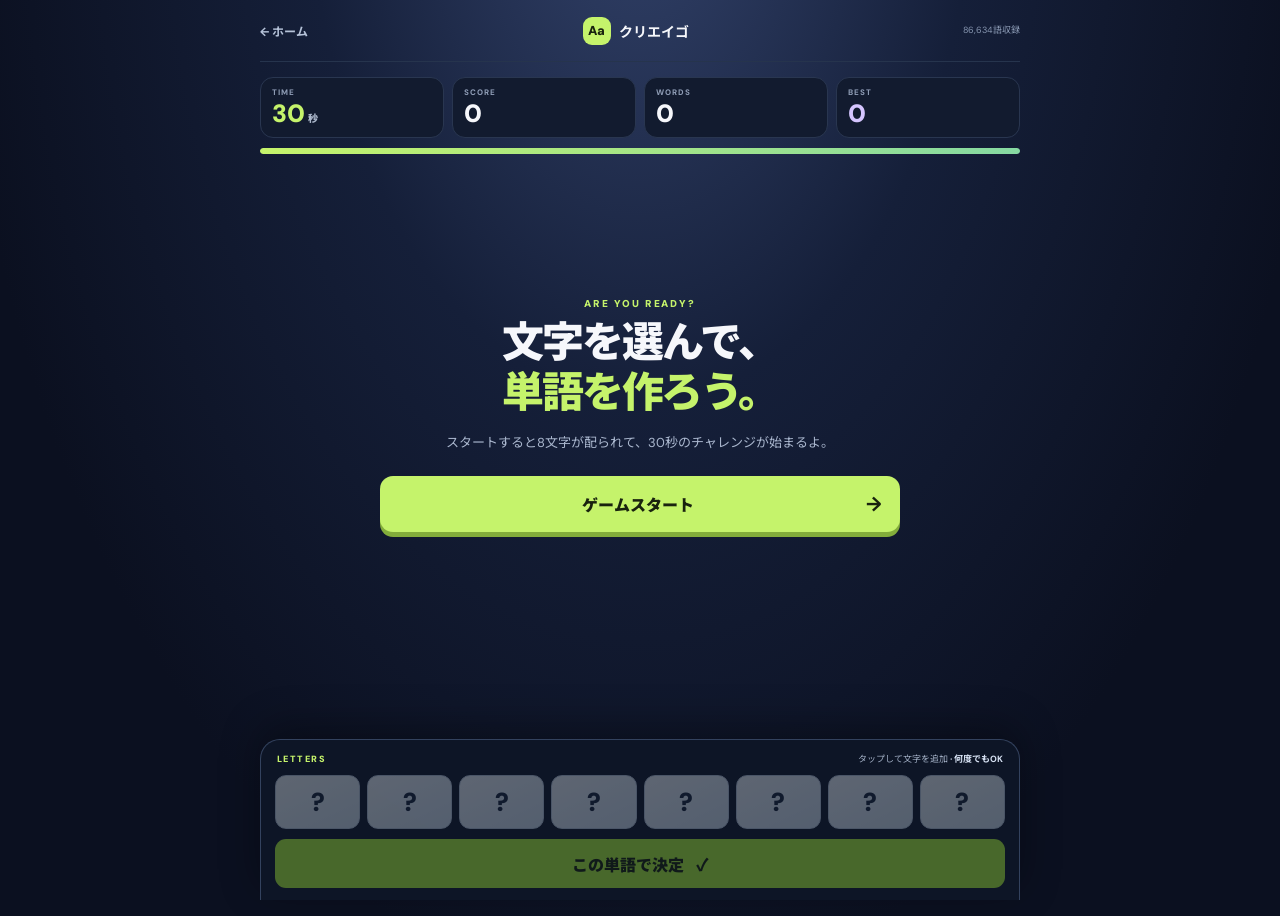
==== game.html @ 1704a1a4 "Add dedicated Creigeo game screen" ====
<!doctype html>
<html lang="ja">
<head>
  <meta charset="utf-8">
  <meta name="viewport" content="width=device-width, initial-scale=1, viewport-fit=cover">
  <meta name="theme-color" content="#101426">
  <title>プレイ | クリエイゴ</title>
  <link rel="preconnect" href="https://fonts.googleapis.com">
  <link rel="preconnect" href="https://fonts.gstatic.com" crossorigin>
  <link href="https://fonts.googleapis.com/css2?family=DM+Sans:wght@400;500;600;700;800;900&family=Noto+Sans+JP:wght@400;500;700;900&display=swap" rel="stylesheet">
  <link rel="stylesheet" href="style.css">
  <script src="game.js" defer></script>
</head>
<body class="game-page">
  <main class="game-shell">
    <header class="game-top">
      <a class="back-home" href="index.html" aria-label="ホームに戻る">← <span>ホーム</span></a>
      <div class="game-brand"><span class="mini-mark">Aa</span><strong>クリエイゴ</strong></div>
      <div id="dictionary-status" class="dictionary-status">辞書を読み込み中…</div>
    </header>

    <section class="game-stats" aria-label="ゲーム状況">
      <div class="game-stat time-stat">
        <span>TIME</span>
        <strong><b id="time-value">30</b><small>秒</small></strong>
      </div>
      <div class="game-stat">
        <span>SCORE</span>
        <strong id="score">0</strong>
      </div>
      <div class="game-stat">
        <span>WORDS</span>
        <strong id="word-count">0</strong>
      </div>
      <div class="game-stat best-stat">
        <span>BEST</span>
        <strong id="best-score">0</strong>
      </div>
    </section>
    <div class="timer-track" role="progressbar" aria-label="残り時間" aria-valuemin="0" aria-valuemax="30" aria-valuenow="30">
      <div id="timer-bar" class="timer-fill"></div>
    </div>

    <section class="game-center">
      <div id="ready-panel" class="ready-panel">
        <p class="eyebrow">ARE YOU READY?</p>
        <h1>文字を選んで、<br><span>単語を作ろう。</span></h1>
        <p>スタートすると8文字が配られて、30秒のチャレンジが始まるよ。</p>
        <button id="start-btn" class="main-action" type="button" disabled>
          <span id="start-label">辞書を読み込み中…</span><b aria-hidden="true">→</b>
        </button>
      </div>

      <div id="play-area" class="play-area" hidden>
        <p class="eyebrow">YOUR WORD</p>
        <div id="word-display" class="word-display" aria-label="作成中の単語">
          <span class="word-placeholder">下の文字をタップ！</span>
        </div>
        <div class="word-tools">
          <button id="backspace-btn" class="tool-btn" type="button" disabled>⌫ 1文字戻す</button>
          <button id="clear-btn" class="tool-btn" type="button" disabled>全部消す</button>
        </div>
        <p id="feedback" class="game-feedback" aria-live="polite">下の文字をタップして単語を作ろう。</p>
        <div class="accepted-area">
          <div class="accepted-heading"><strong>今回の単語</strong><span id="accepted-total">0 WORDS</span></div>
          <div id="accepted-words" class="accepted-words">
            <span class="empty-words">正解した単語がここに並ぶよ。</span>
          </div>
        </div>
      </div>

      <section id="result-panel" class="result-panel" hidden>
        <p class="eyebrow">TIME'S UP</p>
        <h1>ゲーム終了！</h1>
        <p class="result-score"><span id="final-score">0</span><small>点</small></p>
        <p id="final-summary" class="final-summary"></p>
        <div id="new-record" class="new-record" hidden>NEW BEST SCORE!</div>
        <h2>今回の単語</h2>
        <div id="final-words" class="final-words"></div>
        <button id="again-btn" class="main-action" type="button">
          <span>もう一度プレイ</span><b aria-hidden="true">↻</b>
        </button>
        <a class="result-home-link" href="index.html">ホームに戻る</a>
      </section>
    </section>

    <section class="keyboard-dock" aria-label="アルファベット入力パネル">
      <div class="keyboard-caption">
        <span>LETTERS</span>
        <span>タップして文字を追加 <b>· 何度でもOK</b></span>
      </div>
      <div id="letter-keyboard" class="letter-keyboard">
        <button class="letter-key" type="button" disabled aria-label="文字 1">?</button>
        <button class="letter-key" type="button" disabled aria-label="文字 2">?</button>
        <button class="letter-key" type="button" disabled aria-label="文字 3">?</button>
        <button class="letter-key" type="button" disabled aria-label="文字 4">?</button>
        <button class="letter-key" type="button" disabled aria-label="文字 5">?</button>
        <button class="letter-key" type="button" disabled aria-label="文字 6">?</button>
        <button class="letter-key" type="button" disabled aria-label="文字 7">?</button>
        <button class="letter-key" type="button" disabled aria-label="文字 8">?</button>
      </div>
      <button id="submit-btn" class="submit-word-btn" type="button" disabled>この単語で決定 <span>✓</span></button>
    </section>

    <footer class="game-footer"><span>クリエイゴ</span><span>30 SECOND WORD CHALLENGE</span></footer>
  </main>
</body>
</html>
---- style.css ----
:root{
  color-scheme:dark;
  font-family:"DM Sans","Noto Sans JP",sans-serif;
  color:#f6f7fb;
  background:#0b1020;
  font-synthesis:none;
  --lime:#c5f36b;
  --muted:#a3aec4;
  --line:#293650;
  --panel:#121b30;
}
*{box-sizing:border-box}
html{min-height:100%;background:#0b1020}
body{margin:0;min-height:100vh;background:radial-gradient(ellipse at 50% -18%,#34446d 0%,#151f39 37%,#0b1020 76%);padding:22px 14px 38px}
button,input{font:inherit}
button{cursor:pointer}
a{color:inherit;text-decoration:none}
[hidden]{display:none!important}
.eyebrow{font-size:10px;letter-spacing:.18em;font-weight:900;color:var(--lime);margin:0 0 6px}
.top{display:flex;align-items:center;gap:12px}
.brand-mark{width:48px;height:48px;flex:0 0 48px;border-radius:15px;display:grid;place-items:center;background:var(--lime);color:#17200c;font-weight:900;font-size:23px;transform:rotate(-5deg);box-shadow:0 7px 20px #c5f36b25}
.brand-copy h1{margin:0;font-size:23px;font-weight:900;letter-spacing:.04em}
.top-badge{margin-left:auto;padding:8px 12px;border:1px solid #455371;border-radius:99px;color:#d8e2f7;font-size:10px;font-weight:800;letter-spacing:.12em;white-space:nowrap}
.live-dot{display:inline-block;width:7px;height:7px;border-radius:50%;background:var(--lime);margin-right:6px;box-shadow:0 0 10px #c5f36b}
.home-shell{width:min(980px,100%);margin:0 auto}
.home-top{margin:0 0 54px}
.home-hero{display:grid;grid-template-columns:1.1fr .9fr;align-items:center;gap:34px;min-height:370px;margin-bottom:80px}
.hero-copy h2{font-size:clamp(40px,6vw,66px);line-height:1.16;letter-spacing:-.06em;margin:12px 0 18px;font-weight:900}
.hero-copy h2 span{color:var(--lime)}
.home-lead{max-width:510px;color:#b0bdd3;font-size:15px;line-height:2;margin:0 0 27px}
.home-start-btn{display:flex;align-items:center;justify-content:space-between;gap:18px;max-width:390px;padding:16px 20px;border-radius:16px;background:var(--lime);color:#19220e;box-shadow:0 6px 0 #83ad3b;transition:transform .15s,filter .15s}
.home-start-btn:hover{transform:translateY(-2px);filter:brightness(1.05)}
.home-start-btn small{display:block;font-size:9px;letter-spacing:.16em;font-weight:900;opacity:.65;margin-bottom:3px}
.home-start-btn strong{font-size:18px;font-weight:900}
.home-start-arrow{font-size:27px;font-weight:800}
.home-best{display:flex;align-items:baseline;gap:8px;margin-top:18px;color:#8292ad;font-size:9px;font-weight:800;letter-spacing:.15em}
.home-best strong{font-size:19px;color:#e8effc;font-variant-numeric:tabular-nums}
.home-best span{font-size:8px}
.hero-art{height:320px;position:relative;display:flex;align-items:center;justify-content:center}
.art-glow{position:absolute;width:250px;height:250px;border-radius:50%;background:#c5f36b12;filter:blur(14px)}
.art-tile{position:absolute;width:76px;height:84px;display:grid;place-items:center;border-radius:17px;background:linear-gradient(145deg,#f8fcff,#cbdced);color:#17243c;font-size:39px;font-weight:900;box-shadow:0 10px 0 #849db9,0 22px 35px #0005}
.tile-a{top:27px;left:16%;transform:rotate(-13deg)}
.tile-r{top:13px;right:15%;transform:rotate(12deg)}
.tile-t{bottom:49px;left:20%;transform:rotate(9deg)}
.tile-e{bottom:30px;right:16%;transform:rotate(-11deg)}
.art-word{z-index:1;font-size:clamp(30px,4.5vw,47px);font-weight:900;letter-spacing:-.06em;text-shadow:0 7px 30px #0008}
.art-word span{color:var(--lime)}
.art-caption{position:absolute;bottom:0;font-size:9px;letter-spacing:.25em;color:#8292ad;font-weight:800}
.home-info{margin-bottom:62px}
.section-heading{margin-bottom:20px}
.section-heading h2,.home-scoring h2{font-size:clamp(24px,4vw,32px);margin:0;font-weight:900;letter-spacing:-.04em}
.steps-grid{display:grid;grid-template-columns:repeat(3,1fr);gap:13px}
.info-card{position:relative;min-height:205px;padding:20px;border:1px solid #2b3955;border-radius:18px;background:#121b30}
.step-number{position:absolute;top:17px;right:18px;color:#667794;font-size:10px;font-weight:900;letter-spacing:.1em}
.info-icon{width:43px;height:43px;border-radius:13px;display:grid;place-items:center;background:#26384f;color:var(--lime);font-size:19px;font-weight:900;margin-bottom:20px}
.info-card h3{font-size:15px;margin:0 0 8px}
.info-card p{font-size:12px;line-height:1.85;color:#a4b2c9;margin:0}
.home-scoring{display:grid;grid-template-columns:1fr 1fr;gap:30px;align-items:center;padding:26px;border:1px solid #2b3955;border-radius:20px;background:#121b30}
.home-scoring p:not(.eyebrow){font-size:12px;color:#9dabc2;line-height:1.8;margin:10px 0 0}
.home-score-grid{display:grid;grid-template-columns:repeat(2,1fr);gap:8px}
.home-score-grid span{display:flex;justify-content:space-between;gap:8px;padding:9px 12px;background:#1a2941;border-radius:10px;color:#c2cee1;font-size:11px}
.home-score-grid b{color:var(--lime);white-space:nowrap}
.home-footer{display:flex;justify-content:space-between;gap:12px;color:#71809a;font-size:9px;letter-spacing:.08em;padding:25px 3px 0}

/* Dedicated play screen */
.game-page{min-height:100svh;padding:0 14px 16px;overflow-x:hidden}
.game-shell{width:min(760px,100%);min-height:100svh;margin:0 auto;display:flex;flex-direction:column;padding-bottom:230px}
.game-top{height:62px;display:flex;align-items:center;justify-content:space-between;gap:12px;border-bottom:1px solid #26344d}
.back-home{font-size:12px;color:#b6c3d9;font-weight:700;white-space:nowrap}
.back-home:hover,.result-home-link:hover{color:var(--lime)}
.game-brand{display:flex;align-items:center;gap:8px;font-size:14px;white-space:nowrap}
.mini-mark{width:28px;height:28px;border-radius:9px;display:grid;place-items:center;background:var(--lime);color:#19220e;font-size:13px;font-weight:900}
.dictionary-status{max-width:125px;text-align:right;color:#8796b0;font-size:9px;line-height:1.4}
.game-stats{display:grid;grid-template-columns:repeat(4,minmax(0,1fr));gap:8px;margin:15px 0 10px}
.game-stat{min-width:0;border:1px solid #293650;background:#121b2f;border-radius:13px;padding:9px 11px}
.game-stat>span{display:block;color:#8f9db6;font-size:8px;font-weight:800;letter-spacing:.13em;margin-bottom:3px}
.game-stat strong{display:block;font-size:clamp(20px,4vw,25px);line-height:1.1;font-weight:900;font-variant-numeric:tabular-nums}
.game-stat strong b{font:inherit}
.game-stat strong small{font-size:10px;color:#aab6ca;margin-left:3px}
.time-stat strong{color:var(--lime)}
.best-stat strong{color:#d5c5ff}
.timer-track{height:6px;border-radius:99px;background:#27344d;overflow:hidden}
.timer-fill{height:100%;width:100%;border-radius:inherit;background:linear-gradient(90deg,#c5f36b,#86d9a2);transition:width .1s linear}
.game-center{width:100%;flex:1;display:flex;flex-direction:column;justify-content:center;min-height:390px;padding:24px 0 18px}
.ready-panel,.result-panel{text-align:center;width:min(520px,100%);margin:0 auto}
.ready-panel h1,.result-panel h1{font-size:clamp(29px,6vw,42px);line-height:1.2;letter-spacing:-.05em;margin:8px 0 12px;font-weight:900}
.ready-panel h1 span{color:var(--lime)}
.ready-panel>p:not(.eyebrow){max-width:390px;color:#aab7ce;font-size:13px;line-height:1.9;margin:0 auto 21px}
.main-action{width:100%;display:flex;align-items:center;justify-content:space-between;gap:14px;border:0;border-radius:13px;background:var(--lime);color:#19220e;font-weight:900;padding:15px 18px;box-shadow:0 5px 0 #83ad3b;transition:transform .14s,filter .14s}
.main-action:hover:not(:disabled){filter:brightness(1.05);transform:translateY(-1px)}
.main-action:disabled{opacity:.5;cursor:not-allowed;box-shadow:none}
.main-action span{flex:1;text-align:center;padding-left:25px}
.main-action b{font-size:20px}
.play-area{width:100%;text-align:center}
.play-area>.eyebrow{margin-bottom:13px}
.word-display{
  min-height:86px;display:flex;align-items:center;justify-content:center;flex-wrap:wrap;gap:5px;
  width:100%;padding:14px 10px;border:1px solid #405170;border-radius:17px;
  background:linear-gradient(180deg,#17243b,#101a2e);box-shadow:inset 0 1px 0 #ffffff08;
  font-size:clamp(28px,7vw,44px);font-weight:900;letter-spacing:.035em;color:#f6f9ff;
  overflow-wrap:anywhere;
}
.word-placeholder{font-size:13px;color:#71819e;font-weight:600;letter-spacing:0}
.word-letter{display:inline-block;min-width:.55em;animation:letter-in .12s ease-out}
@keyframes letter-in{from{opacity:0;transform:translateY(5px) scale(.9)}to{opacity:1;transform:translateY(0) scale(1)}}
.word-tools{display:flex;justify-content:flex-end;gap:8px;margin-top:9px}
.tool-btn{border:1px solid #3a4a67;border-radius:9px;background:#1a2941;color:#c5d1e4;padding:8px 11px;font-size:10px;font-weight:700}
.tool-btn:disabled{opacity:.35;cursor:not-allowed}
.game-feedback{min-height:20px;margin:10px 0 0;color:#aab7ce;font-size:12px}
.game-feedback.good{color:var(--lime)}.game-feedback.bad{color:#ffabb7}
.accepted-area{margin-top:20px;padding-top:14px;border-top:1px solid #293650}
.accepted-heading{display:flex;justify-content:space-between;align-items:center;gap:10px;text-align:left}
.accepted-heading strong{font-size:12px}
.accepted-heading span{font-size:9px;color:#8292ad;letter-spacing:.08em}
.accepted-words{display:flex;flex-wrap:wrap;gap:6px;margin-top:10px;max-height:90px;overflow:auto}
.empty-words{font-size:10px;color:#72819b}
.word-chip{border:1px solid #3b4c69;background:#1a2941;border-radius:99px;padding:5px 9px;font-size:10px;color:#e5edf9}
.word-chip b{color:var(--lime);font-weight:700;margin-left:4px}
.keyboard-dock{
  position:fixed;z-index:10;left:50%;bottom:0;transform:translateX(-50%);
  width:min(760px,100%);padding:12px 14px calc(12px + env(safe-area-inset-bottom));
  border:1px solid #33425e;border-bottom:0;border-radius:20px 20px 0 0;
  background:rgba(14,22,39,.97);box-shadow:0 -12px 40px #0005;backdrop-filter:blur(16px);
}
.keyboard-caption{display:flex;align-items:center;justify-content:space-between;gap:10px;margin:0 2px 10px}
.keyboard-caption span:first-child{font-size:9px;font-weight:900;letter-spacing:.16em;color:var(--lime)}
.keyboard-caption span:last-child{font-size:9px;color:#a1aec4;text-align:right}
.keyboard-caption b{font-weight:700;color:#d6e1f3}
.letter-keyboard{display:grid;grid-template-columns:repeat(8,minmax(0,1fr));gap:7px}
.letter-key{
  min-width:0;height:54px;border:1px solid #bdcde0;border-radius:11px;
  background:linear-gradient(155deg,#f5fbff,#d7e8f5);color:#17243a;
  font-size:clamp(19px,5vw,26px);font-weight:900;
  box-shadow:0 4px 0 #8ea7c2;transition:transform .1s,filter .1s,opacity .1s;
  touch-action:manipulation;-webkit-tap-highlight-color:transparent;
}
.letter-key:active:not(:disabled){transform:translateY(3px);box-shadow:0 1px 0 #8ea7c2;filter:brightness(.95)}
.letter-key:disabled{opacity:.35;cursor:not-allowed;box-shadow:none}
.submit-word-btn{
  width:100%;margin-top:10px;display:flex;align-items:center;justify-content:center;gap:12px;
  border:0;border-radius:11px;padding:12px;background:#a3e635;color:#18220c;font-weight:900;
  box-shadow:0 4px 0 #83ad3b;touch-action:manipulation;
}
.submit-word-btn span{font-size:17px}
.submit-word-btn:disabled{opacity:.4;cursor:not-allowed;box-shadow:none}
.result-panel{padding:10px 0}
.result-panel h1{margin-top:5px}
.result-score{font-size:clamp(54px,12vw,72px);font-weight:900;color:var(--lime);margin:7px 0 0;font-variant-numeric:tabular-nums}
.result-score small{font-size:15px;color:#c5d1e5;margin-left:5px}
.final-summary{font-size:12px;color:#aab7ce;margin:0 0 8px}
.new-record{display:inline-block;margin:8px 0;padding:7px 12px;border-radius:99px;background:#39305b;color:#e4d9ff;font-size:10px;font-weight:900;letter-spacing:.12em}
.result-panel h2{text-align:left;font-size:13px;margin:20px 0 0}
.final-words{display:flex;flex-wrap:wrap;gap:6px;margin:10px 0 20px}
.final-word{border:1px solid #3b4c69;background:#1a2941;border-radius:99px;padding:5px 9px;font-size:10px;color:#e5edf9}
.result-home-link{display:inline-block;margin-top:15px;color:#9eadc4;font-size:11px;font-weight:700}
.game-footer{position:absolute;left:-9999px}
@media(max-width:540px){
  .home-top{margin-bottom:34px}
  .home-hero{grid-template-columns:1fr;gap:2px;margin-bottom:54px}
  .hero-copy h2{font-size:clamp(39px,10vw,58px)}
  .home-lead{font-size:13px}
  .hero-art{height:210px;max-width:380px;width:100%;margin:0 auto}
  .art-tile{width:58px;height:64px;font-size:30px;border-radius:13px;box-shadow:0 7px 0 #849db9,0 15px 25px #0005}
  .art-glow{width:180px;height:180px}
  .art-word{font-size:36px}
  .tile-a{top:5px}.tile-r{top:2px}.tile-t{bottom:34px}.tile-e{bottom:20px}
  .steps-grid{grid-template-columns:1fr;gap:9px}
  .info-card{min-height:0;padding:15px 17px 16px}
  .info-icon{margin-bottom:11px}
  .home-scoring{grid-template-columns:1fr;gap:17px;padding:19px}
  .home-footer{font-size:8px}
}
@media(max-width:480px){
  .game-page{padding:0 10px 10px}
  .game-top{height:56px;gap:6px}
  .back-home{font-size:11px}
  .game-brand{font-size:12px;gap:6px}
  .mini-mark{width:25px;height:25px}
  .dictionary-status{font-size:8px;max-width:100px}
  .game-stats{gap:6px;margin-top:12px}
  .game-stat{padding:8px 9px;border-radius:11px}
  .game-center{min-height:340px;padding:18px 0 15px}
  .word-display{min-height:78px;border-radius:14px}
  .keyboard-dock{padding:10px 10px calc(10px + env(safe-area-inset-bottom));border-radius:16px 16px 0 0}
  .keyboard-caption{margin-bottom:8px}
  .keyboard-caption span:last-child{font-size:8px}
  .letter-keyboard{gap:5px}
  .letter-key{height:48px;border-radius:9px;font-size:clamp(17px,5.5vw,23px);box-shadow:0 3px 0 #8ea7c2}
  .submit-word-btn{margin-top:8px;padding:11px}
  .game-shell{padding-bottom:205px}
}
@media(max-height:700px) and (max-width:600px){
  .game-center{min-height:300px;padding:12px 0}
  .accepted-area{margin-top:12px;padding-top:10px}
  .accepted-words{max-height:54px}
  .keyboard-dock{padding-top:8px}
  .letter-key{height:43px}
  .submit-word-btn{padding:9px}
}
@media(prefers-reduced-motion:reduce){
  *,*::before,*::after{animation-duration:.01ms!important;transition-duration:.01ms!important;scroll-behavior:auto!important}
}
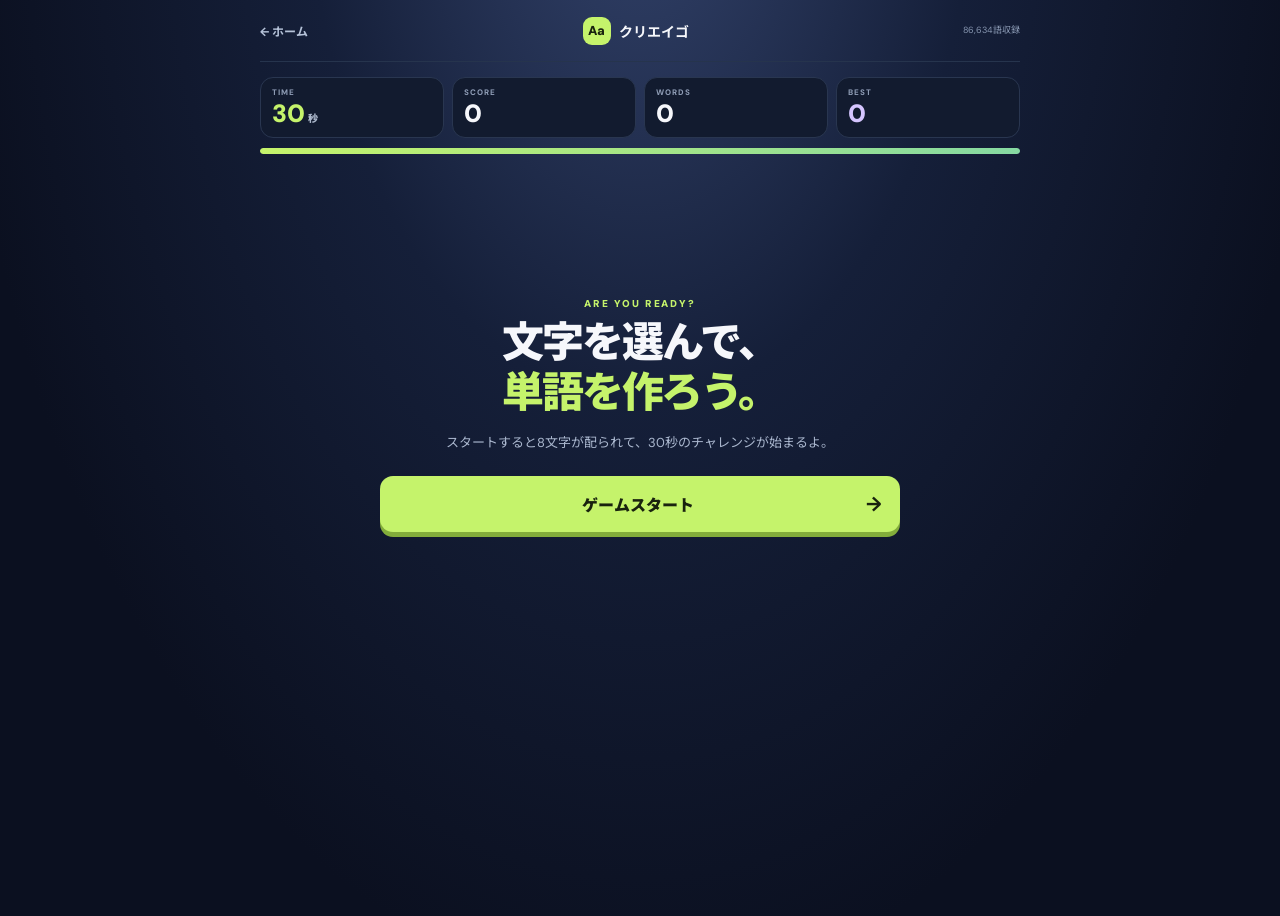
==== commit 970b89e4: "Hide letter keys until the round begins" ====
--- a/game.html
+++ b/game.html
@@ -84,7 +84,7 @@
       </section>
     </section>
 
-    <section class="keyboard-dock" aria-label="アルファベット入力パネル">
+    <section id="keyboard-dock" class="keyboard-dock" aria-label="アルファベット入力パネル" hidden>
       <div class="keyboard-caption">
         <span>LETTERS</span>
         <span>タップして文字を追加 <b>· 何度でもOK</b></span>
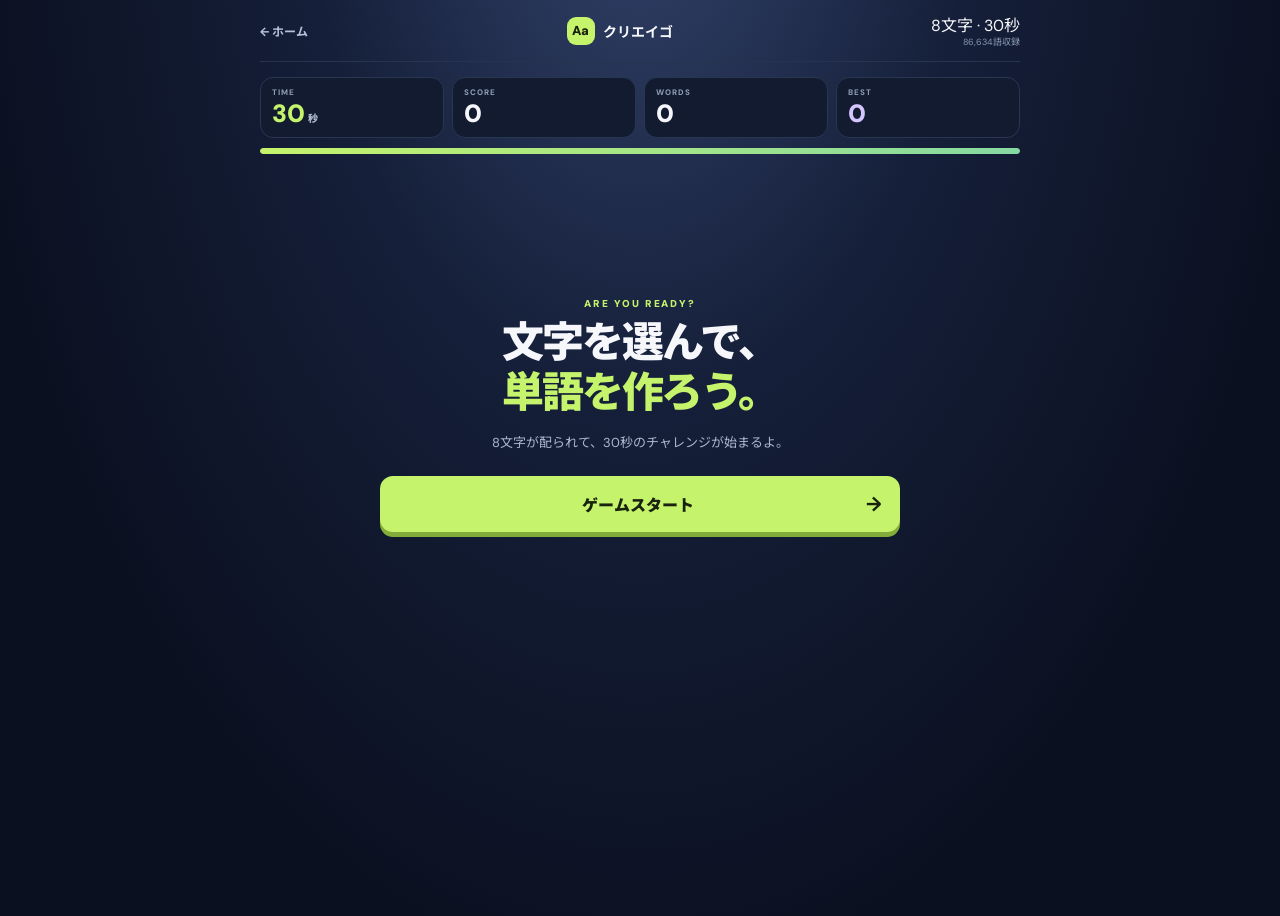
==== commit 4401c6bc: "Show selected game mode in play screen" ====
--- a/game.html
+++ b/game.html
@@ -16,7 +16,7 @@
     <header class="game-top">
       <a class="back-home" href="index.html" aria-label="ホームに戻る">← <span>ホーム</span></a>
       <div class="game-brand"><span class="mini-mark">Aa</span><strong>クリエイゴ</strong></div>
-      <div id="dictionary-status" class="dictionary-status">辞書を読み込み中…</div>
+      <div class="game-top-right"><div id="mode-label" class="mode-label">8文字 · 30秒</div><div id="dictionary-status" class="dictionary-status">辞書を読み込み中…</div></div>
     </header>
 
     <section class="game-stats" aria-label="ゲーム状況">
@@ -45,7 +45,7 @@
       <div id="ready-panel" class="ready-panel">
         <p class="eyebrow">ARE YOU READY?</p>
         <h1>文字を選んで、<br><span>単語を作ろう。</span></h1>
-        <p>スタートすると8文字が配られて、30秒のチャレンジが始まるよ。</p>
+        <p id="mode-description">8文字が配られて、30秒のチャレンジが始まるよ。</p>
         <button id="start-btn" class="main-action" type="button" disabled>
           <span id="start-label">辞書を読み込み中…</span><b aria-hidden="true">→</b>
         </button>
@@ -86,7 +86,7 @@
 
     <section id="keyboard-dock" class="keyboard-dock" aria-label="アルファベット入力パネル" hidden>
       <div class="keyboard-caption">
-        <span>LETTERS</span>
+        <span id="keyboard-count-label">8 LETTERS</span>
         <span>タップして文字を追加 <b>· 何度でもOK</b></span>
       </div>
       <div id="letter-keyboard" class="letter-keyboard">
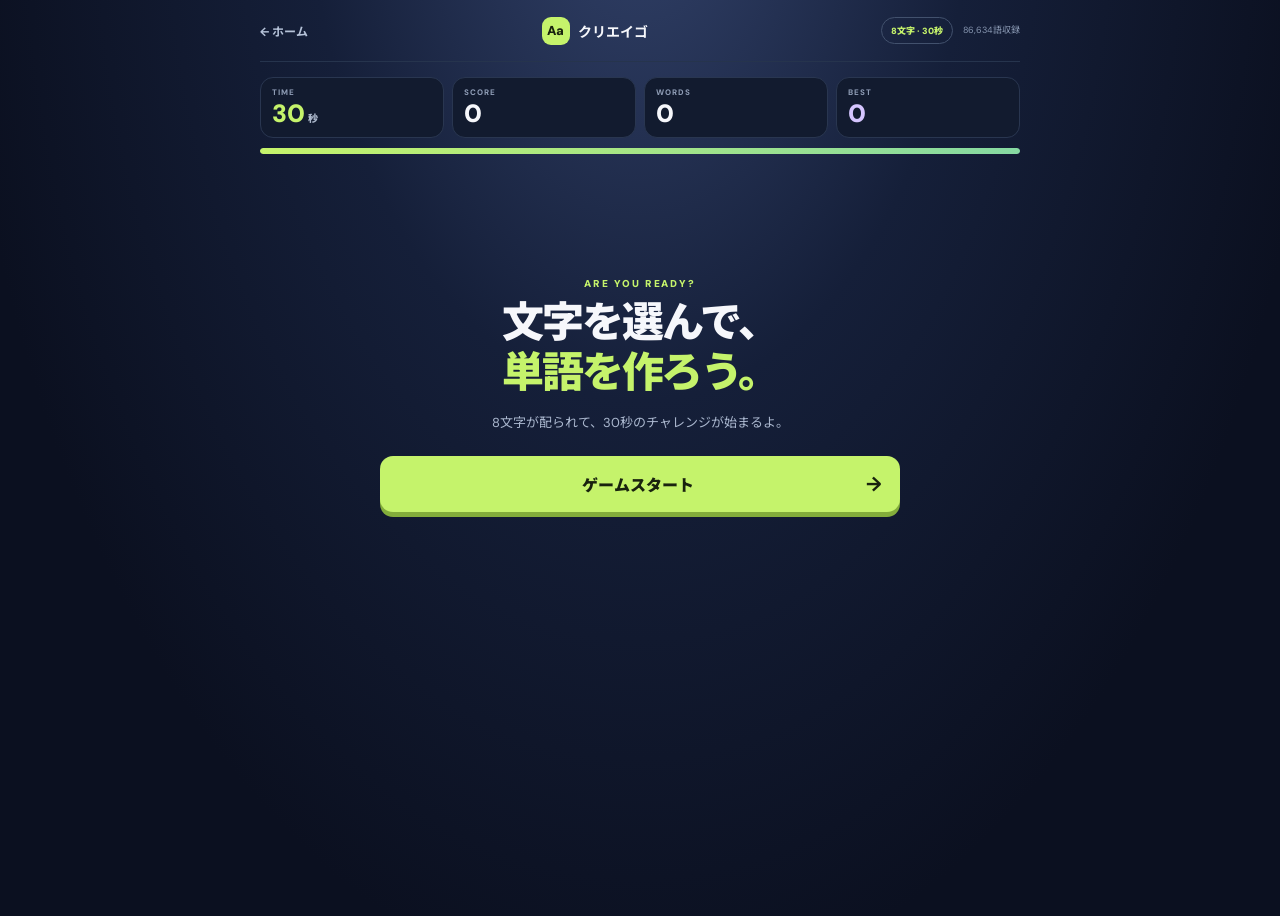
==== commit e0b054da: "Refresh game assets for new mode settings" ====
--- a/game.html
+++ b/game.html
@@ -8,8 +8,8 @@
   <link rel="preconnect" href="https://fonts.googleapis.com">
   <link rel="preconnect" href="https://fonts.gstatic.com" crossorigin>
   <link href="https://fonts.googleapis.com/css2?family=DM+Sans:wght@400;500;600;700;800;900&family=Noto+Sans+JP:wght@400;500;700;900&display=swap" rel="stylesheet">
-  <link rel="stylesheet" href="style.css">
-  <script src="game.js" defer></script>
+  <link rel="stylesheet" href="style.css?v=20261102-modes">
+  <script src="game.js?v=20261102-modes" defer></script>
 </head>
 <body class="game-page">
   <main class="game-shell">
--- a/style.css
+++ b/style.css
@@ -64,8 +64,9 @@
 
 /* Dedicated play screen */
 .game-page{min-height:100svh;padding:0 14px 16px;overflow-x:hidden}
-.game-shell{width:min(760px,100%);min-height:100svh;margin:0 auto;display:flex;flex-direction:column;padding-bottom:230px}
+.game-shell{width:min(760px,100%);min-height:100svh;margin:0 auto;display:flex;flex-direction:column;padding-bottom:270px}
 .game-top{height:62px;display:flex;align-items:center;justify-content:space-between;gap:12px;border-bottom:1px solid #26344d}
+.game-top-right{display:flex;align-items:center;gap:10px;min-width:0}.mode-label{padding:6px 9px;border:1px solid #42516d;border-radius:99px;color:var(--lime);font-size:9px;font-weight:900;white-space:nowrap}
 .back-home{font-size:12px;color:#b6c3d9;font-weight:700;white-space:nowrap}
 .back-home:hover,.result-home-link:hover{color:var(--lime)}
 .game-brand{display:flex;align-items:center;gap:8px;font-size:14px;white-space:nowrap}
@@ -126,7 +127,7 @@
 .keyboard-caption span:first-child{font-size:9px;font-weight:900;letter-spacing:.16em;color:var(--lime)}
 .keyboard-caption span:last-child{font-size:9px;color:#a1aec4;text-align:right}
 .keyboard-caption b{font-weight:700;color:#d6e1f3}
-.letter-keyboard{display:grid;grid-template-columns:repeat(8,minmax(0,1fr));gap:7px}
+.letter-keyboard{width:min(100%,560px);margin:0 auto;display:grid;grid-template-columns:repeat(var(--keyboard-columns,8),minmax(0,1fr));gap:7px}
 .letter-key{
   min-width:0;height:54px;border:1px solid #bdcde0;border-radius:11px;
   background:linear-gradient(155deg,#f5fbff,#d7e8f5);color:#17243a;
@@ -172,7 +173,7 @@
 }
 @media(max-width:480px){
   .game-page{padding:0 10px 10px}
-  .game-top{height:56px;gap:6px}
+  .game-top{height:56px;gap:6px}.game-top-right{gap:5px}.mode-label{font-size:8px;padding:5px 6px}
   .back-home{font-size:11px}
   .game-brand{font-size:12px;gap:6px}
   .mini-mark{width:25px;height:25px}
@@ -187,10 +188,10 @@
   .letter-keyboard{gap:5px}
   .letter-key{height:48px;border-radius:9px;font-size:clamp(17px,5.5vw,23px);box-shadow:0 3px 0 #8ea7c2}
   .submit-word-btn{margin-top:8px;padding:11px}
-  .game-shell{padding-bottom:205px}
+  .game-shell{padding-bottom:260px}
 }
 @media(max-height:700px) and (max-width:600px){
-  .game-center{min-height:300px;padding:12px 0}
+  .game-center{min-height:300px;padding:12px 0}.game-shell{padding-bottom:235px}
   .accepted-area{margin-top:12px;padding-top:10px}
   .accepted-words{max-height:54px}
   .keyboard-dock{padding-top:8px}
@@ -199,4 +200,27 @@
 }
 @media(prefers-reduced-motion:reduce){
   *,*::before,*::after{animation-duration:.01ms!important;transition-duration:.01ms!important;scroll-behavior:auto!important}
+}
+
+/* Home screen game mode selector */
+.mode-selectors{display:grid;gap:16px;margin:0 0 20px;max-width:440px}
+.mode-group{min-width:0}
+.mode-heading{display:flex;align-items:center;justify-content:space-between;gap:12px;margin-bottom:8px}
+.mode-heading strong{font-size:12px;color:#e2eaf8}
+.mode-heading span{font-size:8px;letter-spacing:.14em;font-weight:900;color:#71819b}
+.choice-row{display:grid;gap:7px}
+#letter-options{grid-template-columns:repeat(4,minmax(0,1fr))}
+#time-options{grid-template-columns:repeat(3,minmax(0,1fr))}
+.mode-option{
+  min-height:43px;border:1px solid #3a4b68;border-radius:10px;background:#17243a;color:#c7d3e7;
+  font-size:17px;font-weight:900;transition:background .13s,border-color .13s,transform .13s;
+  touch-action:manipulation;
+}
+.mode-option span{font-size:9px;font-weight:700;margin-left:3px;color:#8e9db6}
+.mode-option.is-selected{background:#c5f36b;border-color:#c5f36b;color:#19220e;box-shadow:0 3px 0 #83ad3b}
+.mode-option.is-selected span{color:#35451d}
+.mode-option:active{transform:translateY(1px)}
+@media(max-width:540px){
+  .mode-selectors{max-width:none;gap:13px}
+  .mode-option{min-height:46px}
 }
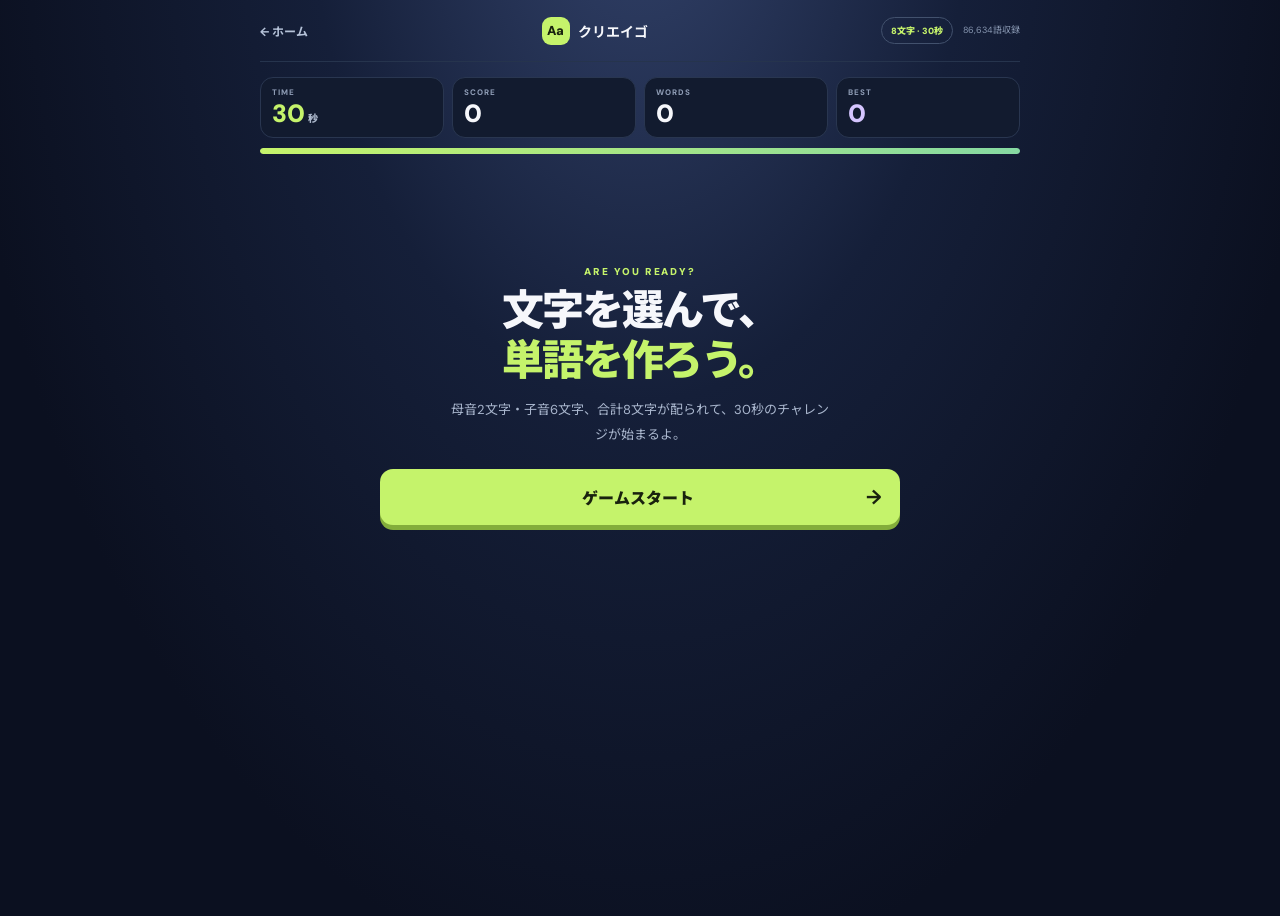
==== commit 433a494a: "Add end-of-round possible word examples panel" ====
--- a/game.html
+++ b/game.html
@@ -8,8 +8,8 @@
   <link rel="preconnect" href="https://fonts.googleapis.com">
   <link rel="preconnect" href="https://fonts.gstatic.com" crossorigin>
   <link href="https://fonts.googleapis.com/css2?family=DM+Sans:wght@400;500;600;700;800;900&family=Noto+Sans+JP:wght@400;500;700;900&display=swap" rel="stylesheet">
-  <link rel="stylesheet" href="style.css?v=20261102-modes">
-  <script src="game.js?v=20261102-modes" defer></script>
+  <link rel="stylesheet" href="style.css?v=20261102-word-examples">
+  <script src="game.js?v=20261102-word-examples" defer></script>
 </head>
 <body class="game-page">
   <main class="game-shell">
@@ -75,6 +75,13 @@
         <p class="result-score"><span id="final-score">0</span><small>点</small></p>
         <p id="final-summary" class="final-summary"></p>
         <div id="new-record" class="new-record" hidden>NEW BEST SCORE!</div>
+        <section class="possible-words-section">
+          <h2>今回の文字</h2>
+          <p id="final-letters" class="final-letters"></p>
+          <h2>この文字で作れる単語の例</h2>
+          <p class="possible-words-note">長い単語から最大15個表示。作成済みの単語には印がつくよ。</p>
+          <div id="possible-words" class="possible-words"></div>
+        </section>
         <h2>今回の単語</h2>
         <div id="final-words" class="final-words"></div>
         <button id="again-btn" class="main-action" type="button">
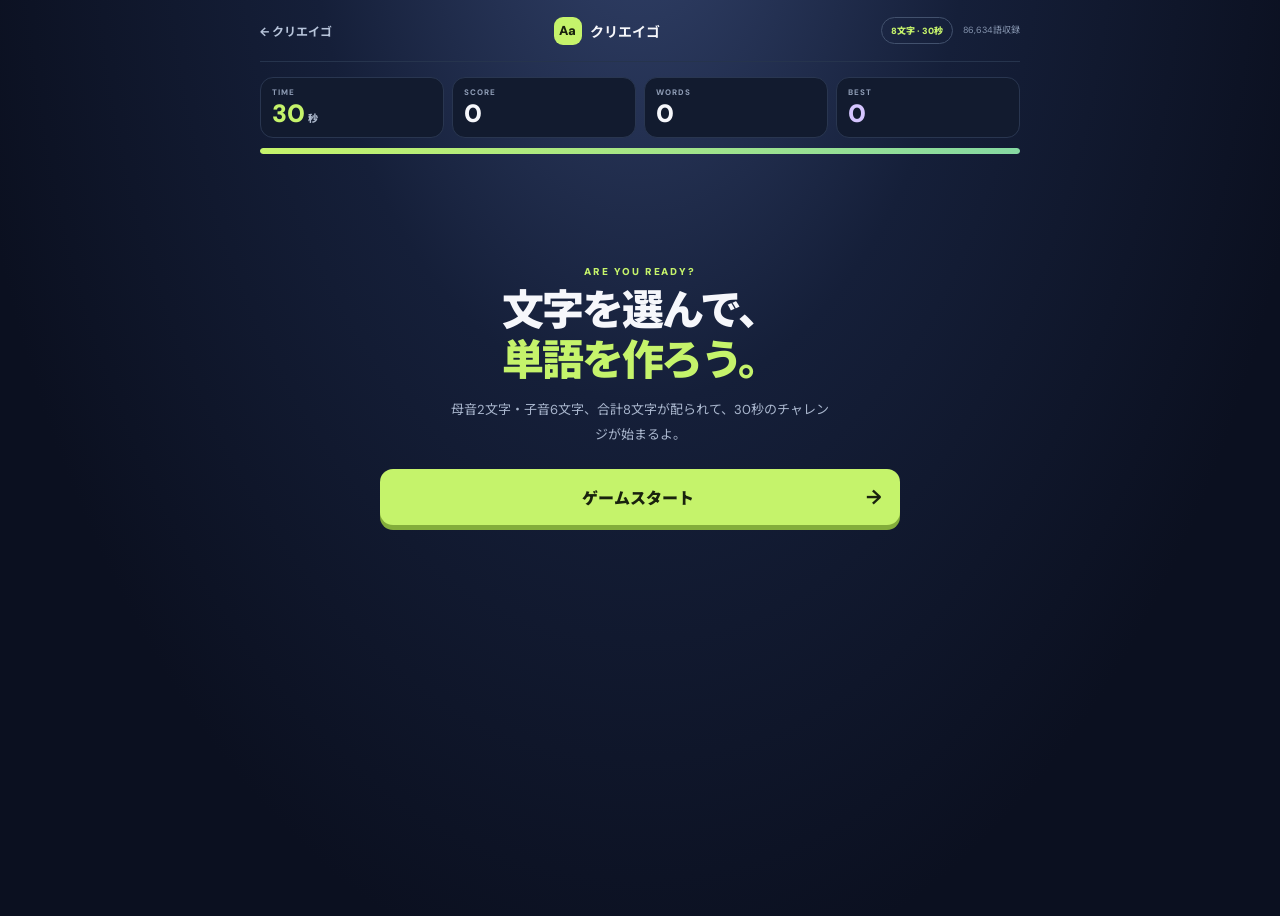
==== commit 3d949d4e: "Connect game screen back to Creigeo page" ====
--- a/game.html
+++ b/game.html
@@ -8,13 +8,13 @@
   <link rel="preconnect" href="https://fonts.googleapis.com">
   <link rel="preconnect" href="https://fonts.gstatic.com" crossorigin>
   <link href="https://fonts.googleapis.com/css2?family=DM+Sans:wght@400;500;600;700;800;900&family=Noto+Sans+JP:wght@400;500;700;900&display=swap" rel="stylesheet">
-  <link rel="stylesheet" href="style.css?v=20261102-word-examples">
-  <script src="game.js?v=20261102-word-examples" defer></script>
+  <link rel="stylesheet" href="style.css?v=20261104-game-hub">
+  <script src="game.js?v=20261104-game-hub" defer></script>
 </head>
 <body class="game-page">
   <main class="game-shell">
     <header class="game-top">
-      <a class="back-home" href="index.html" aria-label="ホームに戻る">← <span>ホーム</span></a>
+      <a class="back-home" href="creigeo.html" aria-label="クリエイゴに戻る">← <span>クリエイゴ</span></a>
       <div class="game-brand"><span class="mini-mark">Aa</span><strong>クリエイゴ</strong></div>
       <div class="game-top-right"><div id="mode-label" class="mode-label">8文字 · 30秒</div><div id="dictionary-status" class="dictionary-status">辞書を読み込み中…</div></div>
     </header>
@@ -87,7 +87,7 @@
         <button id="again-btn" class="main-action" type="button">
           <span>もう一度プレイ</span><b aria-hidden="true">↻</b>
         </button>
-        <a class="result-home-link" href="index.html">ホームに戻る</a>
+        <a class="result-home-link" href="creigeo.html">クリエイゴに戻る</a>
       </section>
     </section>
 
--- a/style.css
+++ b/style.css
@@ -223,4 +223,72 @@
 @media(max-width:540px){
   .mode-selectors{max-width:none;gap:13px}
   .mode-option{min-height:46px}
-}+}
+
+/* End-of-round word examples */
+.possible-words-section{margin:18px 0 22px;padding:16px;border:1px solid #2e3c56;border-radius:16px;background:#121a2c}
+.possible-words-section h2{margin:14px 0 8px;font-size:15px;color:#e8effb}
+.possible-words-section h2:first-child{margin-top:0}
+.final-letters{margin:0;padding:11px 12px;border-radius:10px;background:#202e45;color:var(--lime);font-size:15px;font-weight:900;letter-spacing:.12em;overflow-wrap:anywhere}
+.possible-words-note{margin:0 0 10px;color:#91a0b9;font-size:11px;line-height:1.6}
+.possible-words{display:flex;flex-wrap:wrap;gap:7px}
+.possible-word{display:inline-flex;align-items:center;gap:8px;padding:8px 10px;border:1px solid #34435f;border-radius:9px;background:#1b2940;color:#edf3ff;font-weight:800;font-size:13px}
+.possible-word b{color:var(--lime);font-size:10px;white-space:nowrap}
+.possible-word.already-found{border-color:#a8d45c;background:#26371f}
+.possible-word.already-found::after{content:"作成済み";font-size:9px;color:#c5f36b;white-space:nowrap}
+@media(max-width:480px){.possible-words-section{padding:12px}.possible-word{padding:7px 8px;font-size:12px}}
+
+
+/* Game hub homepage */
+.hub-page{padding:24px 18px 40px;background:radial-gradient(ellipse at 50% -15%,#35466f 0%,#151f39 38%,#0b1020 78%)}
+.hub-shell{width:min(940px,100%);margin:0 auto}
+.hub-header{display:flex;align-items:center;justify-content:space-between;gap:15px;padding:4px 0 24px;border-bottom:1px solid #34415c}
+.hub-logo{display:flex;align-items:center;gap:11px}
+.hub-logo-mark{width:46px;height:46px;display:grid;place-items:center;border-radius:14px;background:var(--lime);color:#17200c;font-size:26px;font-weight:900;transform:rotate(-5deg)}
+.hub-logo small,.hub-logo strong{display:block}
+.hub-logo small{font-size:8px;letter-spacing:.18em;color:#9eacc4;font-weight:900}
+.hub-logo strong{font-size:19px;letter-spacing:.08em}
+.hub-header-tag{font-size:9px;letter-spacing:.12em;font-weight:900;color:#cbd6e9}
+.hub-hero{position:relative;overflow:hidden;padding:75px 34px 68px;margin:22px 0 52px;border:1px solid #354360;border-radius:26px;background:linear-gradient(115deg,#1a2944,#17213a 62%,#243452)}
+.hub-hero h1{position:relative;z-index:1;font-size:clamp(34px,6vw,58px);line-height:1.25;letter-spacing:-.06em;margin:12px 0}
+.hub-hero h1 span{color:var(--lime)}
+.hub-hero>p:not(.eyebrow){position:relative;z-index:1;color:#b1bfd5;font-size:14px;line-height:1.9;margin:0;max-width:510px}
+.hub-hero-decoration{position:absolute;right:8%;top:50%;transform:translateY(-50%) rotate(-10deg);font-size:clamp(65px,12vw,125px);font-weight:900;letter-spacing:-.1em;color:#c5f36b12}
+.hub-hero-decoration b{color:#c5f36b35}
+.hub-library{margin-bottom:48px}
+.hub-section-heading{display:flex;justify-content:space-between;align-items:end;margin-bottom:17px}
+.hub-section-heading h2,.hub-coming h2{font-size:27px;font-weight:900;letter-spacing:-.04em;margin:0}
+.hub-section-heading>span{font-size:9px;color:#8999b3;letter-spacing:.14em;font-weight:900}
+.hub-game-card{display:grid;grid-template-columns:.9fr 1.1fr;overflow:hidden;border:1px solid #3a4a67;border-radius:21px;background:#121b30;transition:transform .16s,border-color .16s}
+.hub-game-card:hover{transform:translateY(-3px);border-color:#8fae5b}
+.hub-game-art{min-height:250px;position:relative;display:flex;align-items:center;justify-content:center;overflow:hidden;background:radial-gradient(circle at 50% 50%,#536a51,#263d3b 55%,#172b35)}
+.creigeo-art:before{content:"";position:absolute;width:220px;height:220px;border:1px solid #c5f36b38;border-radius:50%;box-shadow:0 0 0 25px #c5f36b0b,0 0 0 50px #c5f36b08}
+.creigeo-art>strong{position:relative;z-index:2;font-size:clamp(32px,5vw,54px);font-weight:900;letter-spacing:-.08em;color:#f5f9ed;text-shadow:0 6px 20px #0008}
+.hub-letter{position:absolute;display:grid;place-items:center;width:59px;height:65px;border-radius:13px;background:linear-gradient(145deg,#fff,#cfdeeb);color:#1b2a3d;font-size:29px;font-weight:900;box-shadow:0 6px 0 #829ab3,0 15px 24px #0005}
+.hub-letter.l1{top:23px;left:15%;transform:rotate(-13deg)}
+.hub-letter.l2{right:15%;top:28px;transform:rotate(12deg)}
+.hub-letter.l3{bottom:23px;right:22%;transform:rotate(-8deg)}
+.hub-game-info{padding:30px;display:flex;flex-direction:column;align-items:flex-start;justify-content:center}
+.hub-game-category{font-size:9px;color:var(--lime);font-weight:900;letter-spacing:.14em}
+.hub-game-info h3{font-size:30px;margin:8px 0;font-weight:900}
+.hub-game-info p{font-size:13px;line-height:1.9;color:#aab8ce;margin:0 0 20px}
+.hub-play-link{display:flex;align-items:center;gap:14px;color:var(--lime);font-size:13px;font-weight:900}
+.hub-play-link b{font-size:20px}
+.hub-coming{display:flex;align-items:center;justify-content:space-between;gap:20px;padding:25px 28px;border:1px dashed #42516d;border-radius:19px;background:#121b3080}
+.hub-coming h2{font-size:21px}
+.hub-coming p:not(.eyebrow){font-size:12px;color:#9eacc3;margin:8px 0 0}
+.hub-coming-mark{width:55px;height:55px;flex:0 0 55px;display:grid;place-items:center;border-radius:16px;background:#26364e;color:var(--lime);font-size:33px;font-weight:500}
+.hub-footer{display:flex;justify-content:space-between;gap:12px;padding:25px 3px 0;color:#71809a;font-size:9px;letter-spacing:.1em}
+@media(max-width:600px){
+ .hub-page{padding:16px 12px 30px}.hub-header{padding-bottom:17px}.hub-logo-mark{width:40px;height:40px}
+ .hub-logo strong{font-size:16px}.hub-header-tag{font-size:8px}
+ .hub-hero{padding:53px 21px 48px;margin:17px 0 39px;border-radius:20px}.hub-hero>p:not(.eyebrow){font-size:12px;max-width:280px}
+ .hub-hero-decoration{right:3%;top:20%;font-size:70px}
+ .hub-section-heading h2{font-size:23px}
+ .hub-game-card{grid-template-columns:1fr}
+ .hub-game-art{min-height:190px}
+ .hub-game-info{padding:22px}
+ .hub-game-info h3{font-size:26px}
+ .hub-coming{padding:20px;gap:12px}.hub-coming h2{font-size:17px}
+ .hub-footer{font-size:7px}
+}
